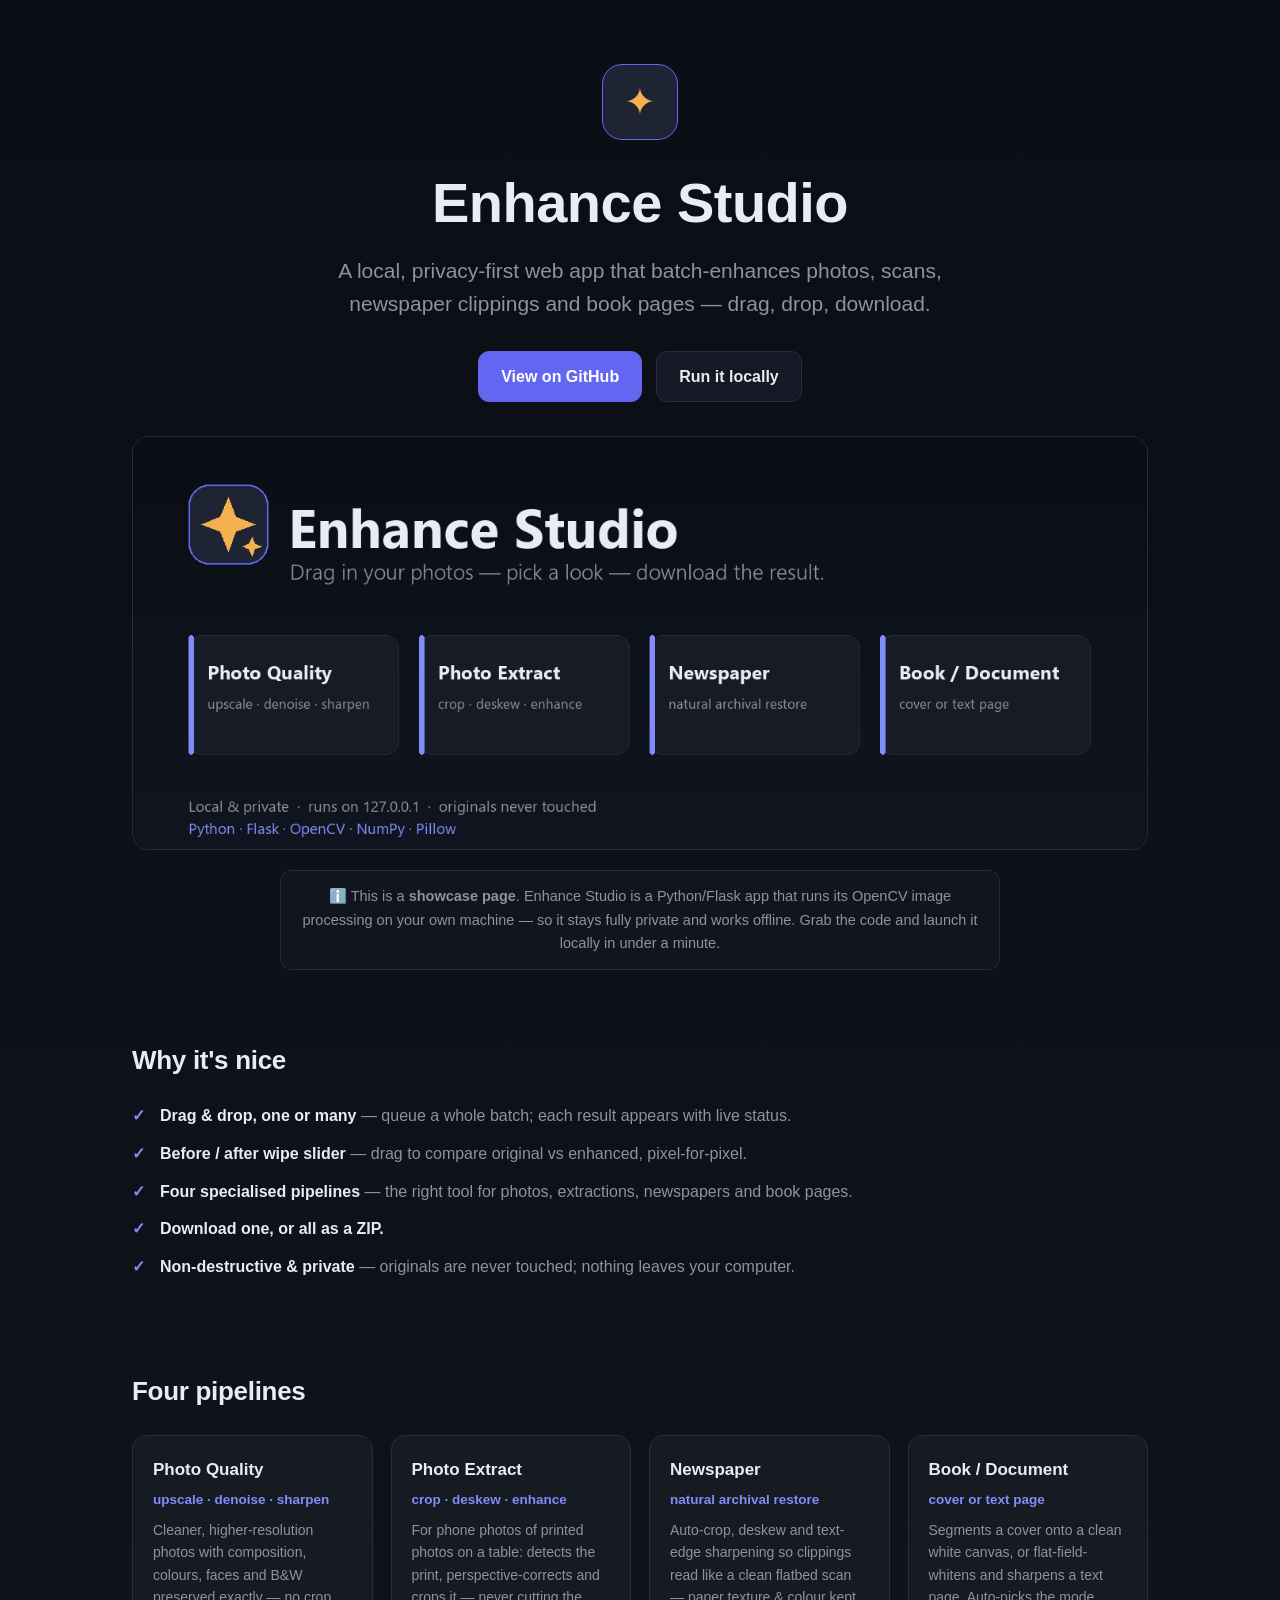
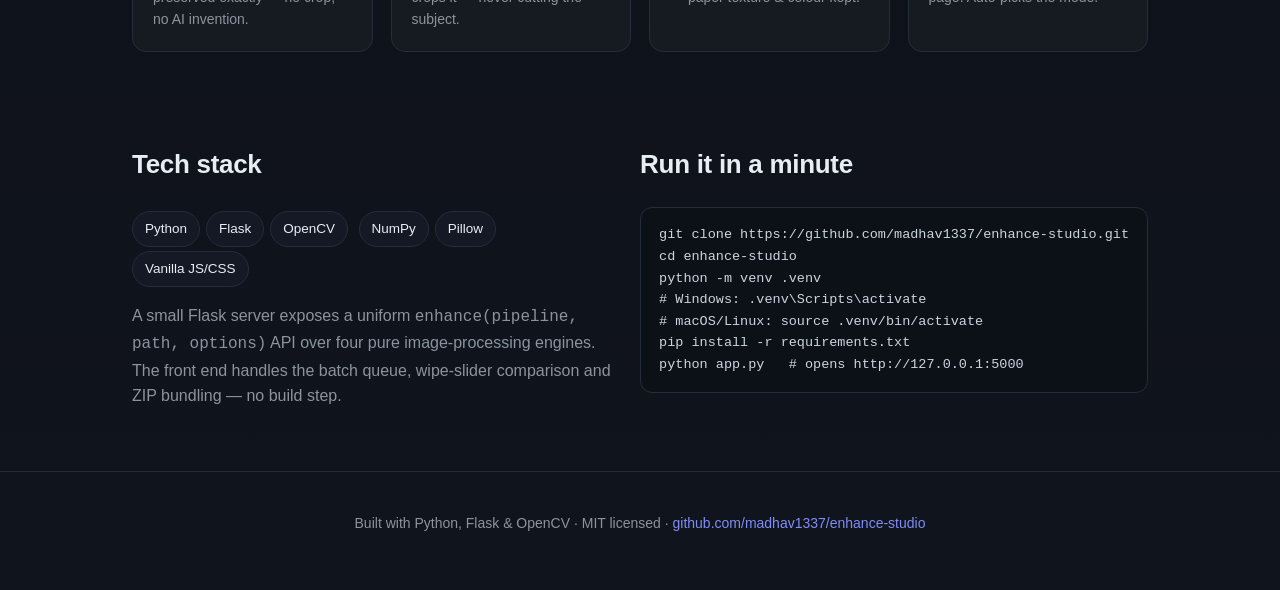
==== docs/index.html @ f70af7a7 "Initial commit: Enhance Studio - local Flask + OpenCV image enhancer Co-Authored-By: Claude Opus 4.8" ====
<!doctype html>
<html lang="en">
<head>
<meta charset="utf-8">
<meta name="viewport" content="width=device-width, initial-scale=1">
<title>Enhance Studio — local photo & scan enhancer</title>
<meta name="description" content="A local, privacy-first web app that batch-enhances photos, scans, newspaper clippings and book pages. Python · Flask · OpenCV.">
<style>
  :root{
    --bg0:#0b0e14; --bg1:#10141d; --card:#161b22; --border:#252c3c;
    --text:#e6edf3; --muted:#8b949e; --accent:#818cf8; --accent2:#6366f1; --star:#f5b050;
  }
  *{box-sizing:border-box}
  html{scroll-behavior:smooth}
  body{
    margin:0; color:var(--text); font:16px/1.6 -apple-system,BlinkMacSystemFont,"Segoe UI",Roboto,Helvetica,Arial,sans-serif;
    background:linear-gradient(180deg,var(--bg0),var(--bg1)); min-height:100vh;
  }
  a{color:var(--accent); text-decoration:none}
  a:hover{text-decoration:underline}
  .wrap{max-width:1060px; margin:0 auto; padding:0 22px}
  header{padding:64px 0 24px; text-align:center}
  .icon{width:76px;height:76px;border-radius:20px;background:#1e2434;border:1px solid var(--accent2);
        display:inline-flex;align-items:center;justify-content:center;font-size:38px;color:var(--star)}
  h1{font-size:clamp(34px,6vw,56px); margin:18px 0 6px; letter-spacing:-.5px}
  .tag{color:var(--muted); font-size:clamp(16px,2.4vw,21px); margin:0 auto; max-width:640px}
  .cta{margin:30px 0 8px; display:flex; gap:14px; justify-content:center; flex-wrap:wrap}
  .btn{padding:12px 22px; border-radius:11px; font-weight:600; border:1px solid var(--border)}
  .btn.primary{background:var(--accent2); border-color:var(--accent2); color:#fff}
  .btn.primary:hover{background:#4f52e0; text-decoration:none}
  .btn.ghost{background:#141925; color:var(--text)}
  .btn.ghost:hover{border-color:var(--accent); text-decoration:none}
  .shot{margin:34px auto 0; max-width:100%; border-radius:16px; border:1px solid var(--border); display:block}
  .note{max-width:720px;margin:20px auto 0;color:var(--muted);font-size:14.5px;
        background:#12151e;border:1px solid var(--border);border-radius:12px;padding:14px 18px}
  section{padding:46px 0}
  h2{font-size:26px; margin:0 0 22px; letter-spacing:-.3px}
  .grid{display:grid; gap:18px}
  .g2{grid-template-columns:repeat(2,1fr)}
  .g4{grid-template-columns:repeat(4,1fr)}
  .cardbox{background:var(--card); border:1px solid var(--border); border-radius:14px; padding:20px}
  .cardbox h3{margin:0 0 6px; font-size:17px}
  .cardbox .accent{color:var(--accent); font-size:13.5px; font-weight:600; margin:0 0 8px}
  .cardbox p{margin:0; color:var(--muted); font-size:14px}
  .pill{display:inline-block; padding:6px 12px; margin:4px 6px 0 0; border-radius:999px;
        background:#141925; border:1px solid var(--border); color:var(--text); font-size:13.5px}
  ul.feat{list-style:none; padding:0; margin:0; display:grid; gap:12px}
  ul.feat li{padding-left:28px; position:relative; color:var(--muted)}
  ul.feat li::before{content:"✓"; position:absolute; left:0; color:var(--accent); font-weight:700}
  ul.feat li b{color:var(--text); font-weight:600}
  pre{background:#0c1017; border:1px solid var(--border); border-radius:12px; padding:16px 18px;
      overflow-x:auto; font-size:13.5px; color:#cbd5e1}
  footer{padding:40px 0 60px; text-align:center; color:var(--muted); font-size:14px; border-top:1px solid var(--border)}
  @media(max-width:760px){ .g2,.g4{grid-template-columns:1fr} }
</style>
</head>
<body>
<header>
  <div class="wrap">
    <div class="icon">✦</div>
    <h1>Enhance Studio</h1>
    <p class="tag">A local, privacy-first web app that batch-enhances photos, scans, newspaper clippings and book pages — drag, drop, download.</p>
    <div class="cta">
      <a class="btn primary" href="https://github.com/madhav1337/enhance-studio">View on GitHub</a>
      <a class="btn ghost" href="https://github.com/madhav1337/enhance-studio#-getting-started">Run it locally</a>
    </div>
    <img class="shot" src="screenshot.png" alt="Enhance Studio interface">
    <p class="note">ℹ️ This is a <b>showcase page</b>. Enhance Studio is a Python/Flask app that runs its
      OpenCV image processing on your own machine — so it stays fully private and works offline.
      Grab the code and launch it locally in under a minute.</p>
  </div>
</header>

<section id="features">
  <div class="wrap">
    <h2>Why it's nice</h2>
    <ul class="feat">
      <li><b>Drag &amp; drop, one or many</b> — queue a whole batch; each result appears with live status.</li>
      <li><b>Before / after wipe slider</b> — drag to compare original vs enhanced, pixel-for-pixel.</li>
      <li><b>Four specialised pipelines</b> — the right tool for photos, extractions, newspapers and book pages.</li>
      <li><b>Download one, or all as a ZIP.</b></li>
      <li><b>Non-destructive &amp; private</b> — originals are never touched; nothing leaves your computer.</li>
    </ul>
  </div>
</section>

<section id="pipelines">
  <div class="wrap">
    <h2>Four pipelines</h2>
    <div class="grid g4">
      <div class="cardbox"><h3>Photo Quality</h3><p class="accent">upscale · denoise · sharpen</p><p>Cleaner, higher-resolution photos with composition, colours, faces and B&amp;W preserved exactly — no crop, no AI invention.</p></div>
      <div class="cardbox"><h3>Photo Extract</h3><p class="accent">crop · deskew · enhance</p><p>For phone photos of printed photos on a table: detects the print, perspective-corrects and crops it — never cutting the subject.</p></div>
      <div class="cardbox"><h3>Newspaper</h3><p class="accent">natural archival restore</p><p>Auto-crop, deskew and text-edge sharpening so clippings read like a clean flatbed scan — paper texture &amp; colour kept.</p></div>
      <div class="cardbox"><h3>Book / Document</h3><p class="accent">cover or text page</p><p>Segments a cover onto a clean white canvas, or flat-field-whitens and sharpens a text page. Auto-picks the mode.</p></div>
    </div>
  </div>
</section>

<section id="stack">
  <div class="wrap">
    <div class="grid g2">
      <div>
        <h2>Tech stack</h2>
        <div>
          <span class="pill">Python</span><span class="pill">Flask</span><span class="pill">OpenCV</span>
          <span class="pill">NumPy</span><span class="pill">Pillow</span><span class="pill">Vanilla JS/CSS</span>
        </div>
        <p style="color:var(--muted);margin-top:16px">A small Flask server exposes a uniform <code>enhance(pipeline, path, options)</code> API over four pure image-processing engines. The front end handles the batch queue, wipe-slider comparison and ZIP bundling — no build step.</p>
      </div>
      <div>
        <h2>Run it in a minute</h2>
        <pre>git clone https://github.com/madhav1337/enhance-studio.git
cd enhance-studio
python -m venv .venv
# Windows: .venv\Scripts\activate
# macOS/Linux: source .venv/bin/activate
pip install -r requirements.txt
python app.py   # opens http://127.0.0.1:5000</pre>
      </div>
    </div>
  </div>
</section>

<footer>
  <div class="wrap">
    Built with Python, Flask &amp; OpenCV · MIT licensed ·
    <a href="https://github.com/madhav1337/enhance-studio">github.com/madhav1337/enhance-studio</a>
  </div>
</footer>
</body>
</html>
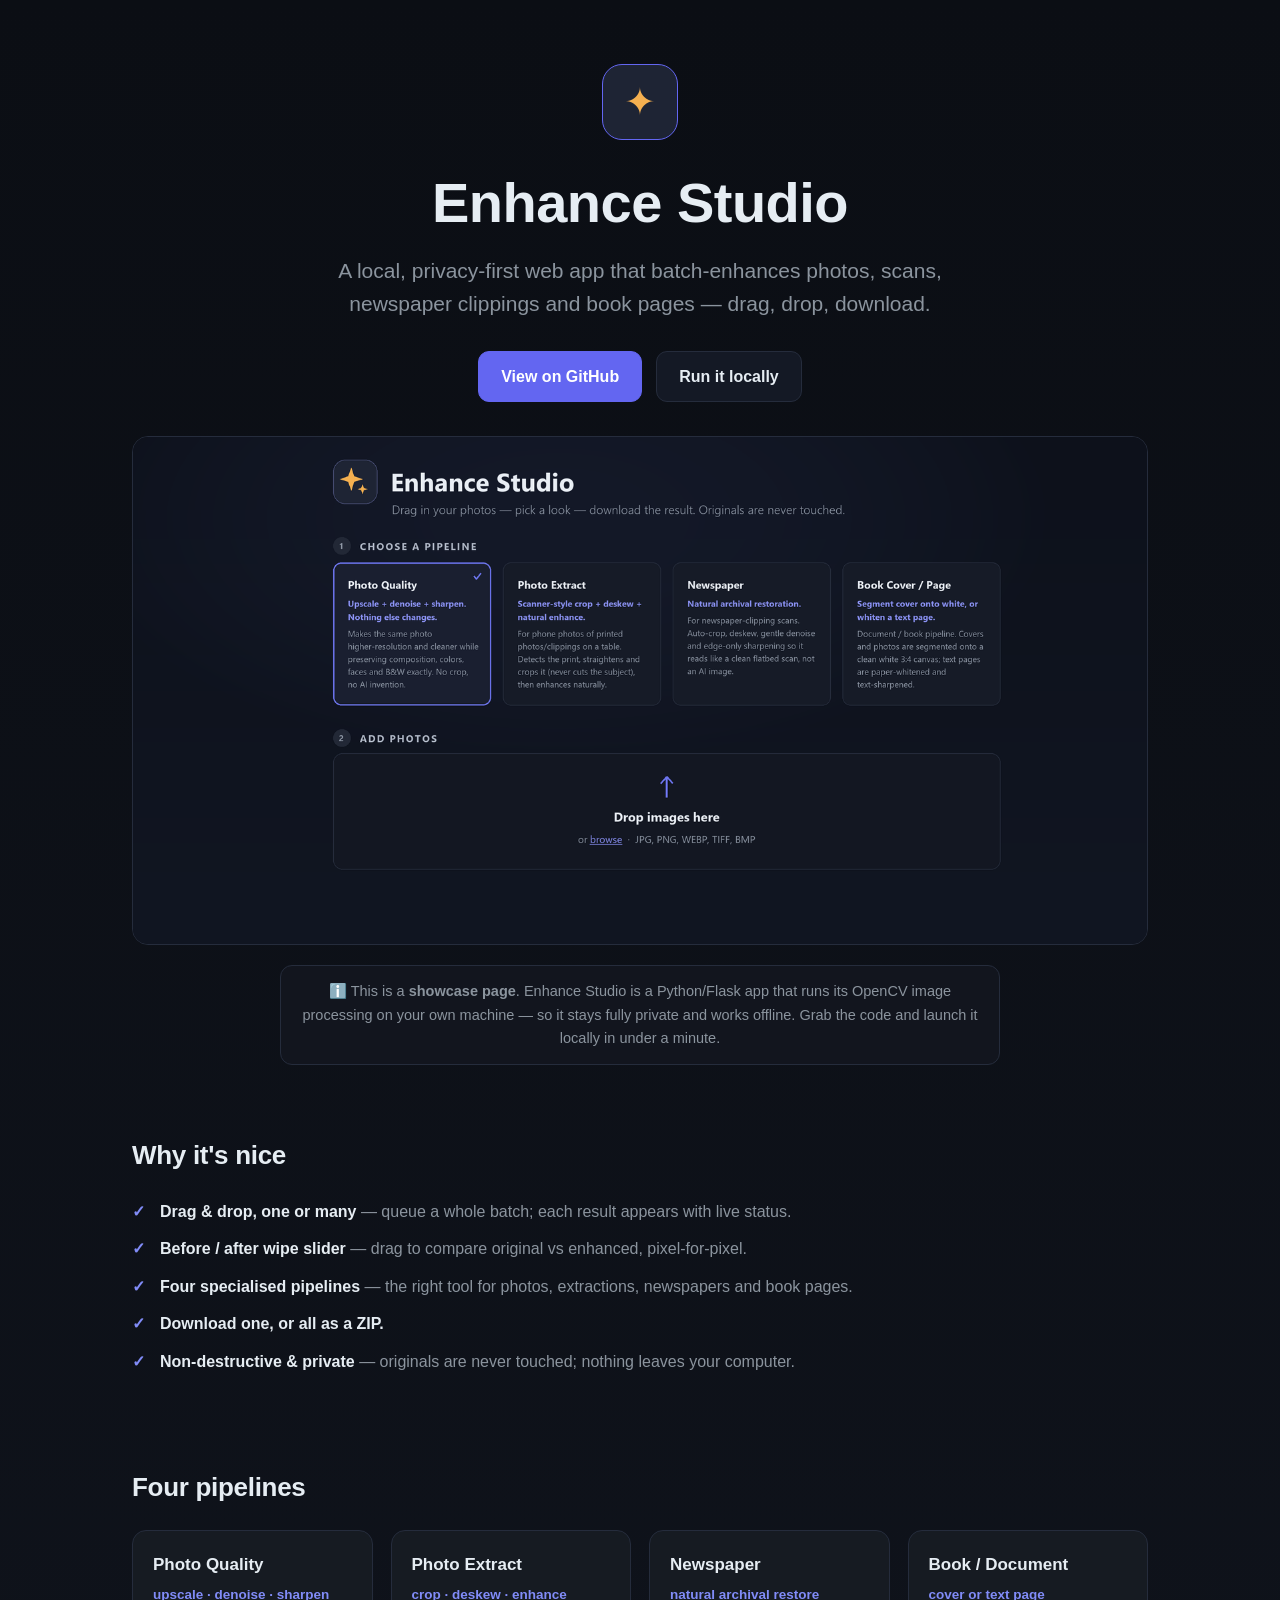
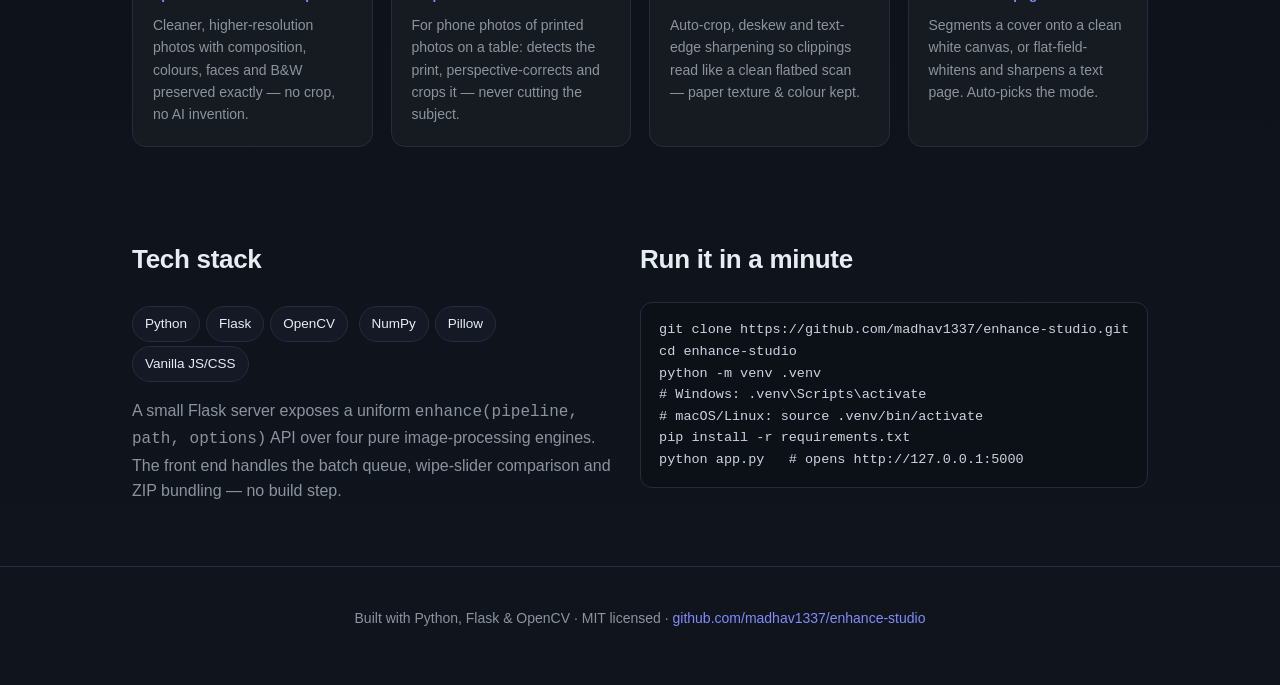
==== commit c143b316: "Cache-bust the product screenshot reference Co-Authored-By: Claude Opus 4.8 (1M context) <noreply@an" ====
--- a/docs/index.html
+++ b/docs/index.html
@@ -64,7 +64,7 @@
       <a class="btn primary" href="https://github.com/madhav1337/enhance-studio">View on GitHub</a>
       <a class="btn ghost" href="https://github.com/madhav1337/enhance-studio#-getting-started">Run it locally</a>
     </div>
-    <img class="shot" src="screenshot.png" alt="Enhance Studio interface">
+    <img class="shot" src="screenshot.png?v=2" alt="Enhance Studio interface">
     <p class="note">ℹ️ This is a <b>showcase page</b>. Enhance Studio is a Python/Flask app that runs its
       OpenCV image processing on your own machine — so it stays fully private and works offline.
       Grab the code and launch it locally in under a minute.</p>
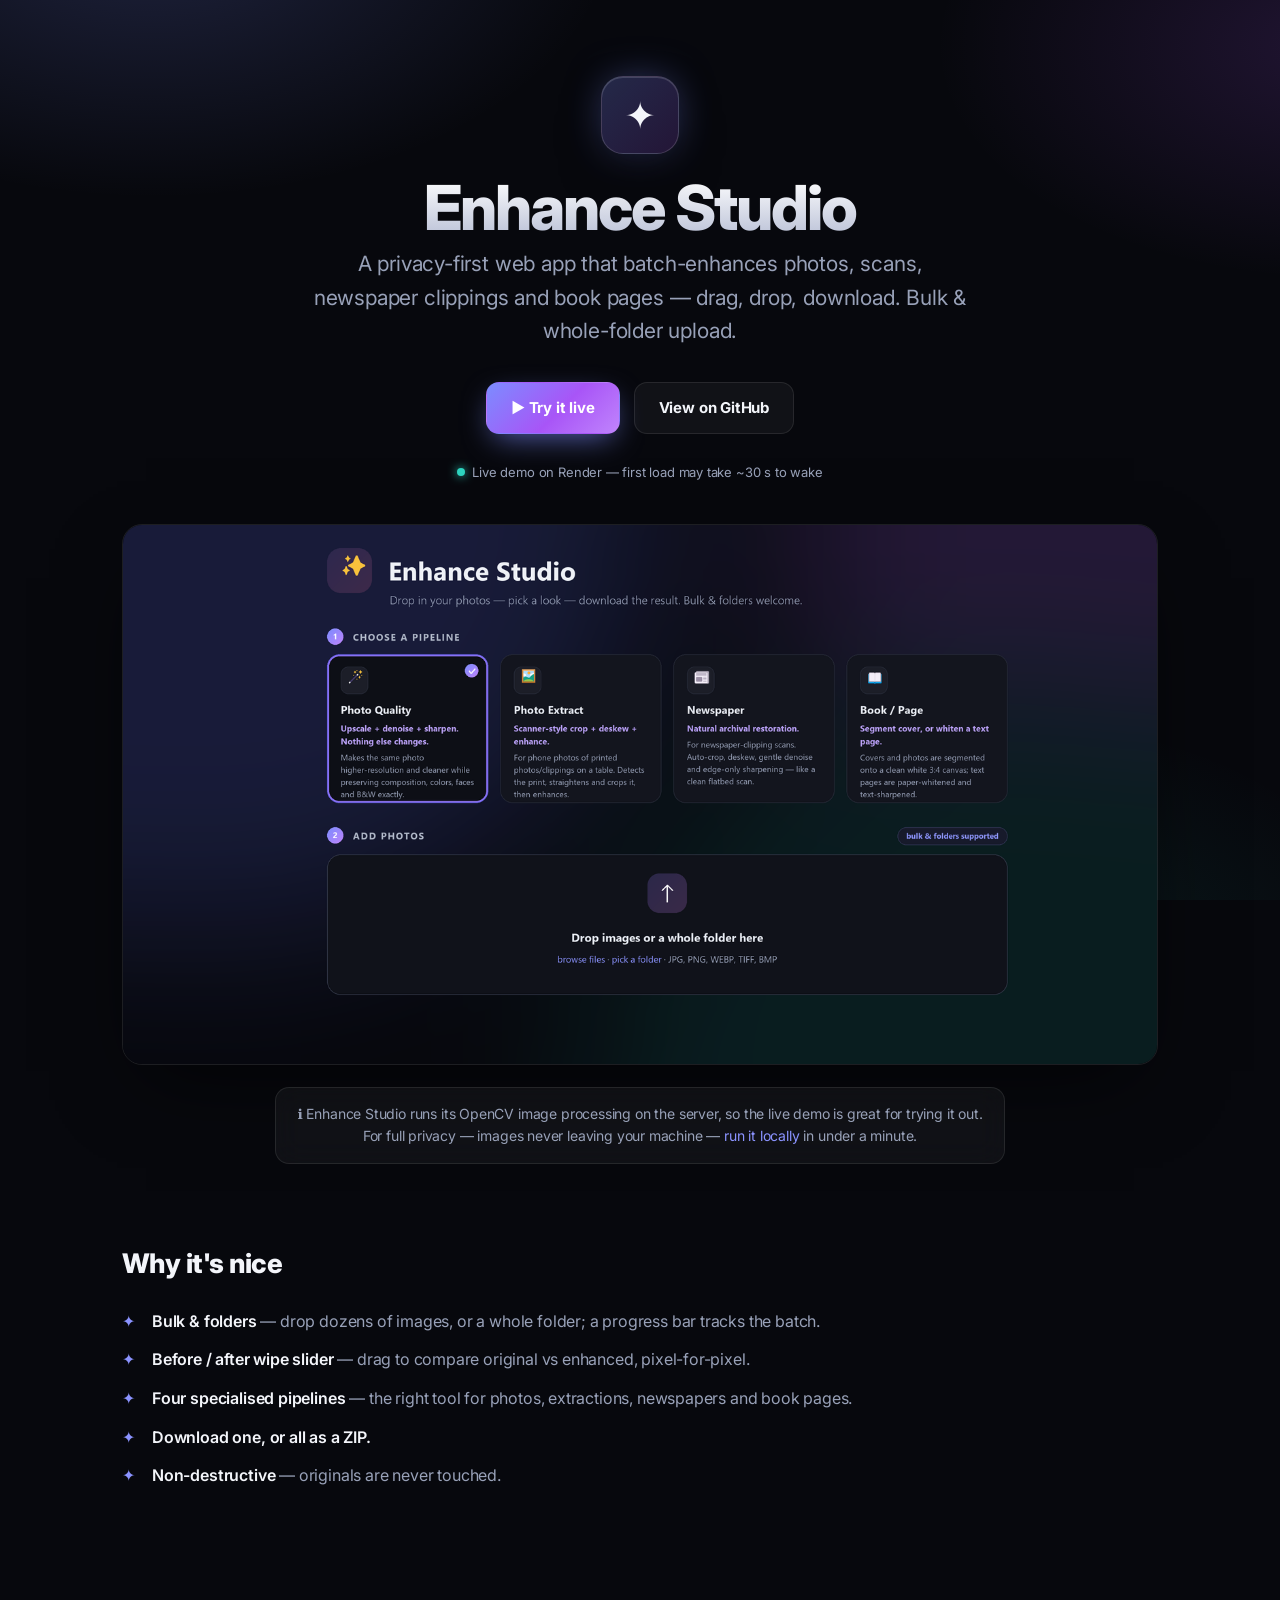
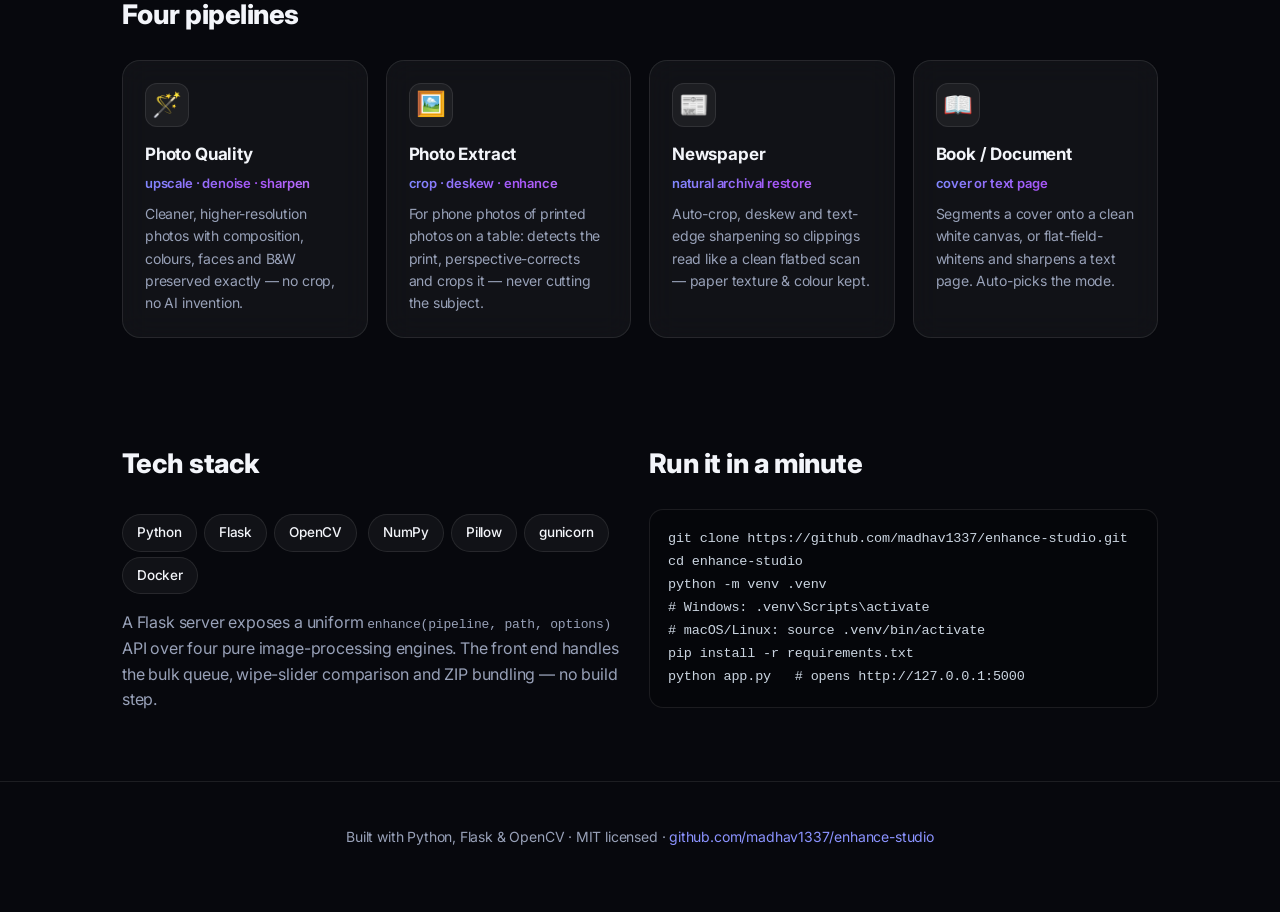
==== commit a252e202: "Premium UI redesign (app + showcase); bulk & folder upload; batch progress bar; live-demo links Co-A" ====
--- a/docs/index.html
+++ b/docs/index.html
@@ -4,70 +4,86 @@
 <meta charset="utf-8">
 <meta name="viewport" content="width=device-width, initial-scale=1">
 <title>Enhance Studio — local photo & scan enhancer</title>
-<meta name="description" content="A local, privacy-first web app that batch-enhances photos, scans, newspaper clippings and book pages. Python · Flask · OpenCV.">
+<meta name="description" content="A privacy-first web app that batch-enhances photos, scans, newspaper clippings and book pages. Bulk & folder upload. Python · Flask · OpenCV.">
+<link rel="preconnect" href="https://fonts.googleapis.com">
+<link rel="preconnect" href="https://fonts.gstatic.com" crossorigin>
+<link href="https://fonts.googleapis.com/css2?family=Inter:wght@400;500;600;700;800&display=swap" rel="stylesheet">
 <style>
   :root{
-    --bg0:#0b0e14; --bg1:#10141d; --card:#161b22; --border:#252c3c;
-    --text:#e6edf3; --muted:#8b949e; --accent:#818cf8; --accent2:#6366f1; --star:#f5b050;
+    --bg:#07080d; --bg2:#0b0d15; --glass:rgba(255,255,255,.045); --glass2:rgba(255,255,255,.07);
+    --stroke:rgba(255,255,255,.09); --stroke2:rgba(255,255,255,.16);
+    --text:#f3f5fa; --muted:#98a1b8; --faint:#6b7488; --accent:#8b93ff; --teal:#2dd4bf;
+    --grad:linear-gradient(135deg,#7c8cff,#a855f7 55%,#c084fc);
+    --ease:cubic-bezier(.22,.61,.36,1);
   }
   *{box-sizing:border-box}
   html{scroll-behavior:smooth}
-  body{
-    margin:0; color:var(--text); font:16px/1.6 -apple-system,BlinkMacSystemFont,"Segoe UI",Roboto,Helvetica,Arial,sans-serif;
-    background:linear-gradient(180deg,var(--bg0),var(--bg1)); min-height:100vh;
-  }
-  a{color:var(--accent); text-decoration:none}
-  a:hover{text-decoration:underline}
-  .wrap{max-width:1060px; margin:0 auto; padding:0 22px}
-  header{padding:64px 0 24px; text-align:center}
-  .icon{width:76px;height:76px;border-radius:20px;background:#1e2434;border:1px solid var(--accent2);
-        display:inline-flex;align-items:center;justify-content:center;font-size:38px;color:var(--star)}
-  h1{font-size:clamp(34px,6vw,56px); margin:18px 0 6px; letter-spacing:-.5px}
-  .tag{color:var(--muted); font-size:clamp(16px,2.4vw,21px); margin:0 auto; max-width:640px}
-  .cta{margin:30px 0 8px; display:flex; gap:14px; justify-content:center; flex-wrap:wrap}
-  .btn{padding:12px 22px; border-radius:11px; font-weight:600; border:1px solid var(--border)}
-  .btn.primary{background:var(--accent2); border-color:var(--accent2); color:#fff}
-  .btn.primary:hover{background:#4f52e0; text-decoration:none}
-  .btn.ghost{background:#141925; color:var(--text)}
-  .btn.ghost:hover{border-color:var(--accent); text-decoration:none}
-  .shot{margin:34px auto 0; max-width:100%; border-radius:16px; border:1px solid var(--border); display:block}
-  .note{max-width:720px;margin:20px auto 0;color:var(--muted);font-size:14.5px;
-        background:#12151e;border:1px solid var(--border);border-radius:12px;padding:14px 18px}
-  section{padding:46px 0}
-  h2{font-size:26px; margin:0 0 22px; letter-spacing:-.3px}
-  .grid{display:grid; gap:18px}
+  body{margin:0;color:var(--text);background:var(--bg);
+    font-family:"Inter",system-ui,-apple-system,"Segoe UI",Roboto,Arial,sans-serif;
+    letter-spacing:-.011em;-webkit-font-smoothing:antialiased;line-height:1.6;min-height:100vh}
+  .aurora{position:fixed;inset:0;z-index:-1;pointer-events:none;background:
+    radial-gradient(60vw 50vh at 12% -8%,rgba(124,140,255,.20),transparent 60%),
+    radial-gradient(55vw 45vh at 105% 5%,rgba(168,85,247,.16),transparent 58%),
+    radial-gradient(50vw 50vh at 80% 110%,rgba(45,212,191,.10),transparent 60%),var(--bg)}
+  a{color:var(--accent);text-decoration:none}
+  a:hover{color:#fff}
+  .wrap{max-width:1080px;margin:0 auto;padding:0 22px}
+  header{padding:76px 0 26px;text-align:center}
+  .icon{width:78px;height:78px;border-radius:22px;display:inline-flex;align-items:center;justify-content:center;
+    font-size:38px;background:linear-gradient(135deg,rgba(124,140,255,.25),rgba(168,85,247,.18));
+    border:1px solid var(--stroke2);box-shadow:0 20px 50px -12px rgba(0,0,0,.55),0 0 40px -8px rgba(124,140,255,.5),inset 0 1px 0 rgba(255,255,255,.15)}
+  h1{font-size:clamp(38px,6vw,62px);margin:22px 0 8px;font-weight:800;letter-spacing:-.03em;line-height:1.02;
+    background:linear-gradient(180deg,#fff,#b9c0d6);-webkit-background-clip:text;background-clip:text;-webkit-text-fill-color:transparent}
+  .tag{color:var(--muted);font-size:clamp(16px,2.4vw,21px);max-width:660px;margin:0 auto}
+  .cta{margin:34px 0 6px;display:flex;gap:14px;justify-content:center;flex-wrap:wrap}
+  .btn{padding:13px 24px;border-radius:13px;font-weight:700;font-size:15px;border:1px solid var(--stroke);display:inline-flex;align-items:center;gap:9px;transition:.2s var(--ease)}
+  .btn.primary{background:var(--grad);border-color:transparent;color:#fff;box-shadow:0 10px 30px -8px rgba(124,140,255,.7)}
+  .btn.primary:hover{transform:translateY(-2px);filter:brightness(1.08);color:#fff}
+  .btn.ghost{background:var(--glass);color:var(--text)}
+  .btn.ghost:hover{border-color:var(--stroke2);background:var(--glass2);color:#fff}
+  .live{display:inline-flex;align-items:center;gap:7px;margin-top:22px;font-size:13px;color:var(--muted)}
+  .dot{width:8px;height:8px;border-radius:50%;background:var(--teal);box-shadow:0 0 10px var(--teal);animation:pulse 2s infinite}
+  @keyframes pulse{50%{opacity:.4}}
+  .shot{margin:40px auto 0;max-width:100%;border-radius:20px;border:1px solid var(--stroke);display:block;box-shadow:0 30px 80px -24px rgba(0,0,0,.7)}
+  .note{max-width:730px;margin:22px auto 0;color:var(--muted);font-size:14px;background:var(--glass);
+    border:1px solid var(--stroke);border-radius:14px;padding:15px 20px;backdrop-filter:blur(14px)}
+  section{padding:52px 0}
+  h2{font-size:27px;margin:0 0 24px;letter-spacing:-.02em;font-weight:800}
+  .grid{display:grid;gap:18px}
   .g2{grid-template-columns:repeat(2,1fr)}
   .g4{grid-template-columns:repeat(4,1fr)}
-  .cardbox{background:var(--card); border:1px solid var(--border); border-radius:14px; padding:20px}
-  .cardbox h3{margin:0 0 6px; font-size:17px}
-  .cardbox .accent{color:var(--accent); font-size:13.5px; font-weight:600; margin:0 0 8px}
-  .cardbox p{margin:0; color:var(--muted); font-size:14px}
-  .pill{display:inline-block; padding:6px 12px; margin:4px 6px 0 0; border-radius:999px;
-        background:#141925; border:1px solid var(--border); color:var(--text); font-size:13.5px}
-  ul.feat{list-style:none; padding:0; margin:0; display:grid; gap:12px}
-  ul.feat li{padding-left:28px; position:relative; color:var(--muted)}
-  ul.feat li::before{content:"✓"; position:absolute; left:0; color:var(--accent); font-weight:700}
-  ul.feat li b{color:var(--text); font-weight:600}
-  pre{background:#0c1017; border:1px solid var(--border); border-radius:12px; padding:16px 18px;
-      overflow-x:auto; font-size:13.5px; color:#cbd5e1}
-  footer{padding:40px 0 60px; text-align:center; color:var(--muted); font-size:14px; border-top:1px solid var(--border)}
-  @media(max-width:760px){ .g2,.g4{grid-template-columns:1fr} }
+  .card{background:var(--glass);border:1px solid var(--stroke);border-radius:18px;padding:22px;backdrop-filter:blur(14px);transition:.25s var(--ease)}
+  .card:hover{transform:translateY(-3px);border-color:var(--stroke2);background:var(--glass2)}
+  .card .ic{font-size:24px;width:44px;height:44px;border-radius:12px;display:grid;place-items:center;
+    background:rgba(255,255,255,.05);border:1px solid var(--stroke);margin-bottom:14px}
+  .card h3{margin:0 0 5px;font-size:17px;font-weight:700}
+  .card .acc{font-size:13px;font-weight:600;margin:0 0 9px;background:var(--grad);-webkit-background-clip:text;background-clip:text;-webkit-text-fill-color:transparent}
+  .card p{margin:0;color:var(--muted);font-size:14px}
+  .pill{display:inline-block;padding:7px 14px;margin:5px 7px 0 0;border-radius:999px;background:var(--glass);border:1px solid var(--stroke);color:var(--text);font-size:13.5px;font-weight:500}
+  ul.feat{list-style:none;padding:0;margin:0;display:grid;gap:13px}
+  ul.feat li{padding-left:30px;position:relative;color:var(--muted)}
+  ul.feat li::before{content:"✦";position:absolute;left:0;color:var(--accent)}
+  ul.feat li b{color:var(--text);font-weight:600}
+  pre{background:#05060a;border:1px solid var(--stroke);border-radius:14px;padding:18px;overflow-x:auto;font-size:13.5px;color:#cbd5e1;line-height:1.7}
+  footer{padding:44px 0 64px;text-align:center;color:var(--muted);font-size:14px;border-top:1px solid var(--stroke)}
+  @media(max-width:760px){.g2,.g4{grid-template-columns:1fr}}
 </style>
 </head>
 <body>
+<div class="aurora"></div>
 <header>
   <div class="wrap">
     <div class="icon">✦</div>
     <h1>Enhance Studio</h1>
-    <p class="tag">A local, privacy-first web app that batch-enhances photos, scans, newspaper clippings and book pages — drag, drop, download.</p>
+    <p class="tag">A privacy-first web app that batch-enhances photos, scans, newspaper clippings and book pages — drag, drop, download. Bulk &amp; whole-folder upload.</p>
     <div class="cta">
-      <a class="btn primary" href="https://github.com/madhav1337/enhance-studio">View on GitHub</a>
-      <a class="btn ghost" href="https://github.com/madhav1337/enhance-studio#-getting-started">Run it locally</a>
+      <a class="btn primary" href="https://enhance-studio.onrender.com/">▶ Try it live</a>
+      <a class="btn ghost" href="https://github.com/madhav1337/enhance-studio">View on GitHub</a>
     </div>
-    <img class="shot" src="screenshot.png?v=2" alt="Enhance Studio interface">
-    <p class="note">ℹ️ This is a <b>showcase page</b>. Enhance Studio is a Python/Flask app that runs its
-      OpenCV image processing on your own machine — so it stays fully private and works offline.
-      Grab the code and launch it locally in under a minute.</p>
+    <div class="live"><span class="dot"></span> Live demo on Render — first load may take ~30&nbsp;s to wake</div>
+    <img class="shot" src="screenshot.png?v=3" alt="Enhance Studio interface">
+    <p class="note">ℹ️ Enhance Studio runs its OpenCV image processing on the server, so the live demo is great for
+      trying it out. For full privacy — images never leaving your machine — <a href="https://github.com/madhav1337/enhance-studio#-getting-started">run it locally</a> in under a minute.</p>
   </div>
 </header>
 
@@ -75,11 +91,11 @@
   <div class="wrap">
     <h2>Why it's nice</h2>
     <ul class="feat">
-      <li><b>Drag &amp; drop, one or many</b> — queue a whole batch; each result appears with live status.</li>
+      <li><b>Bulk &amp; folders</b> — drop dozens of images, or a whole folder; a progress bar tracks the batch.</li>
       <li><b>Before / after wipe slider</b> — drag to compare original vs enhanced, pixel-for-pixel.</li>
       <li><b>Four specialised pipelines</b> — the right tool for photos, extractions, newspapers and book pages.</li>
       <li><b>Download one, or all as a ZIP.</b></li>
-      <li><b>Non-destructive &amp; private</b> — originals are never touched; nothing leaves your computer.</li>
+      <li><b>Non-destructive</b> — originals are never touched.</li>
     </ul>
   </div>
 </section>
@@ -88,10 +104,10 @@
   <div class="wrap">
     <h2>Four pipelines</h2>
     <div class="grid g4">
-      <div class="cardbox"><h3>Photo Quality</h3><p class="accent">upscale · denoise · sharpen</p><p>Cleaner, higher-resolution photos with composition, colours, faces and B&amp;W preserved exactly — no crop, no AI invention.</p></div>
-      <div class="cardbox"><h3>Photo Extract</h3><p class="accent">crop · deskew · enhance</p><p>For phone photos of printed photos on a table: detects the print, perspective-corrects and crops it — never cutting the subject.</p></div>
-      <div class="cardbox"><h3>Newspaper</h3><p class="accent">natural archival restore</p><p>Auto-crop, deskew and text-edge sharpening so clippings read like a clean flatbed scan — paper texture &amp; colour kept.</p></div>
-      <div class="cardbox"><h3>Book / Document</h3><p class="accent">cover or text page</p><p>Segments a cover onto a clean white canvas, or flat-field-whitens and sharpens a text page. Auto-picks the mode.</p></div>
+      <div class="card"><div class="ic">🪄</div><h3>Photo Quality</h3><p class="acc">upscale · denoise · sharpen</p><p>Cleaner, higher-resolution photos with composition, colours, faces and B&amp;W preserved exactly — no crop, no AI invention.</p></div>
+      <div class="card"><div class="ic">🖼️</div><h3>Photo Extract</h3><p class="acc">crop · deskew · enhance</p><p>For phone photos of printed photos on a table: detects the print, perspective-corrects and crops it — never cutting the subject.</p></div>
+      <div class="card"><div class="ic">📰</div><h3>Newspaper</h3><p class="acc">natural archival restore</p><p>Auto-crop, deskew and text-edge sharpening so clippings read like a clean flatbed scan — paper texture &amp; colour kept.</p></div>
+      <div class="card"><div class="ic">📖</div><h3>Book / Document</h3><p class="acc">cover or text page</p><p>Segments a cover onto a clean white canvas, or flat-field-whitens and sharpens a text page. Auto-picks the mode.</p></div>
     </div>
   </div>
 </section>
@@ -103,9 +119,9 @@
         <h2>Tech stack</h2>
         <div>
           <span class="pill">Python</span><span class="pill">Flask</span><span class="pill">OpenCV</span>
-          <span class="pill">NumPy</span><span class="pill">Pillow</span><span class="pill">Vanilla JS/CSS</span>
+          <span class="pill">NumPy</span><span class="pill">Pillow</span><span class="pill">gunicorn</span><span class="pill">Docker</span>
         </div>
-        <p style="color:var(--muted);margin-top:16px">A small Flask server exposes a uniform <code>enhance(pipeline, path, options)</code> API over four pure image-processing engines. The front end handles the batch queue, wipe-slider comparison and ZIP bundling — no build step.</p>
+        <p style="color:var(--muted);margin-top:16px">A Flask server exposes a uniform <code>enhance(pipeline, path, options)</code> API over four pure image-processing engines. The front end handles the bulk queue, wipe-slider comparison and ZIP bundling — no build step.</p>
       </div>
       <div>
         <h2>Run it in a minute</h2>
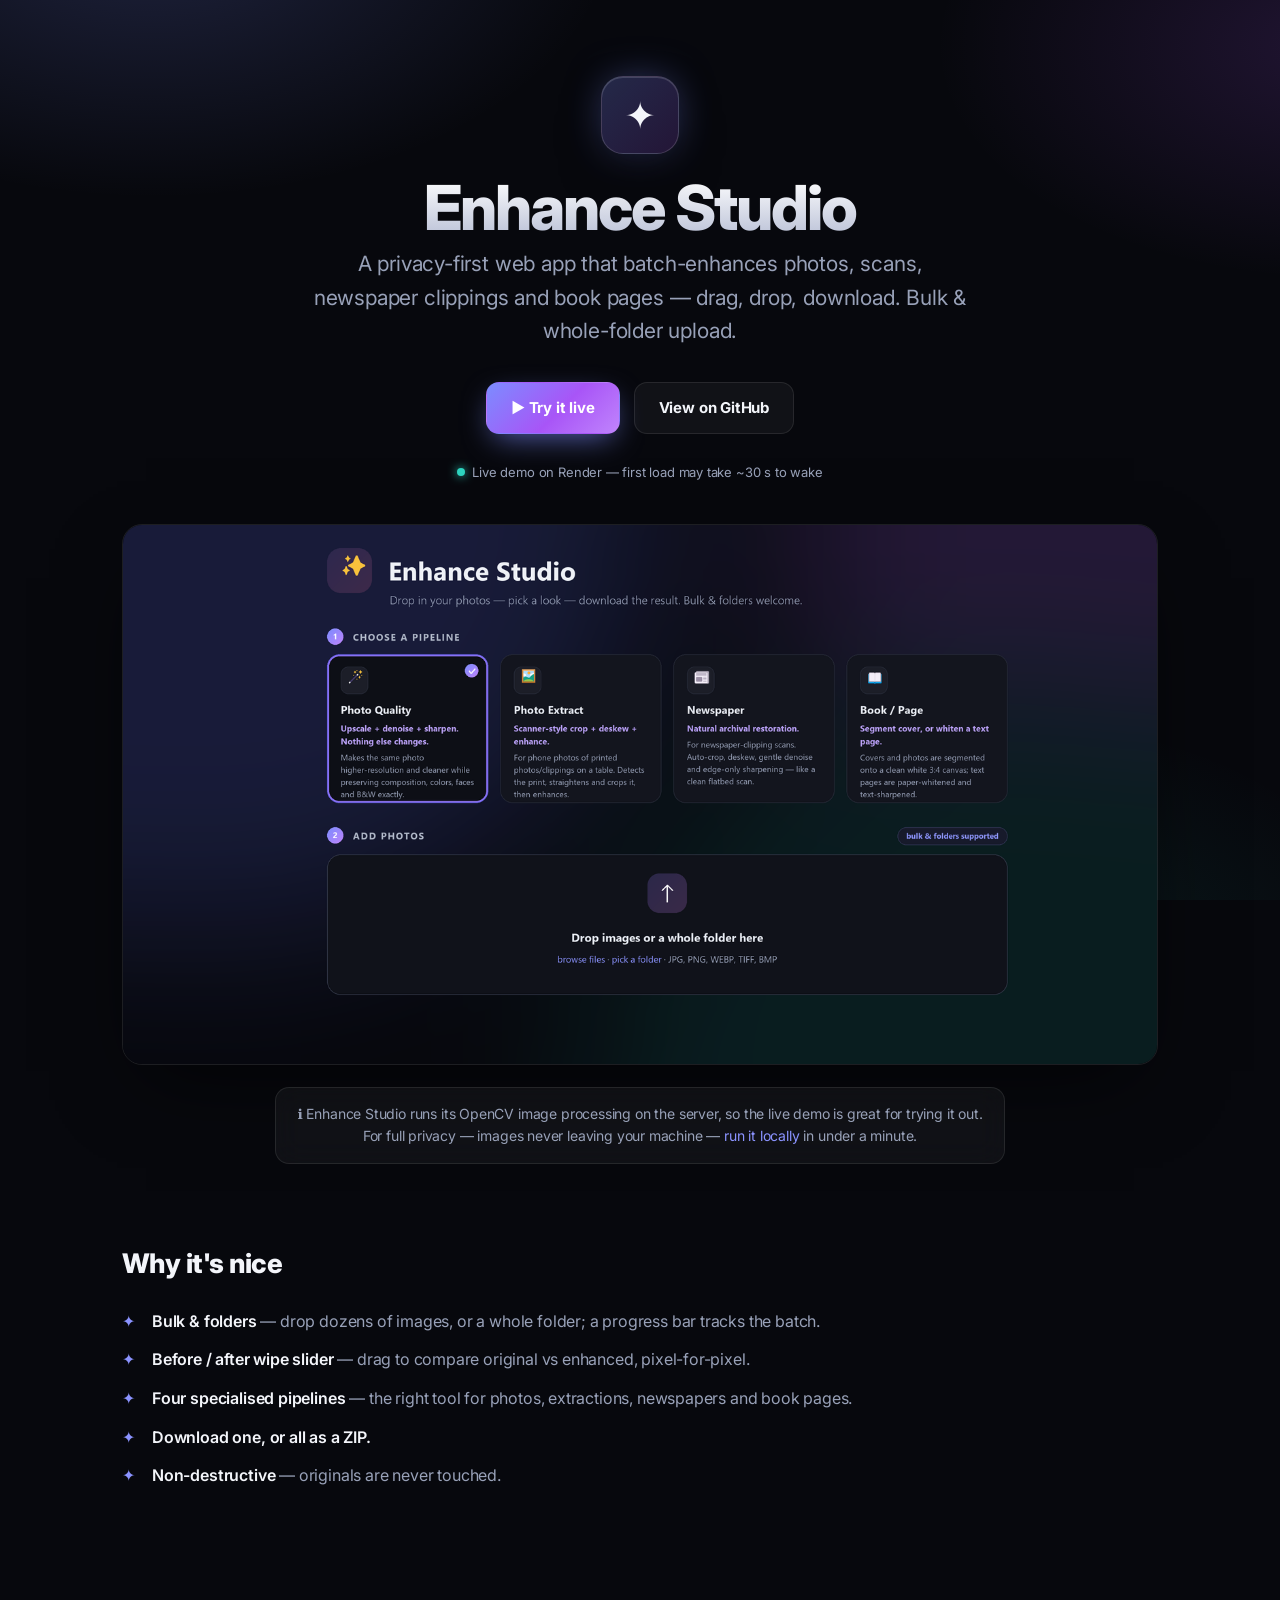
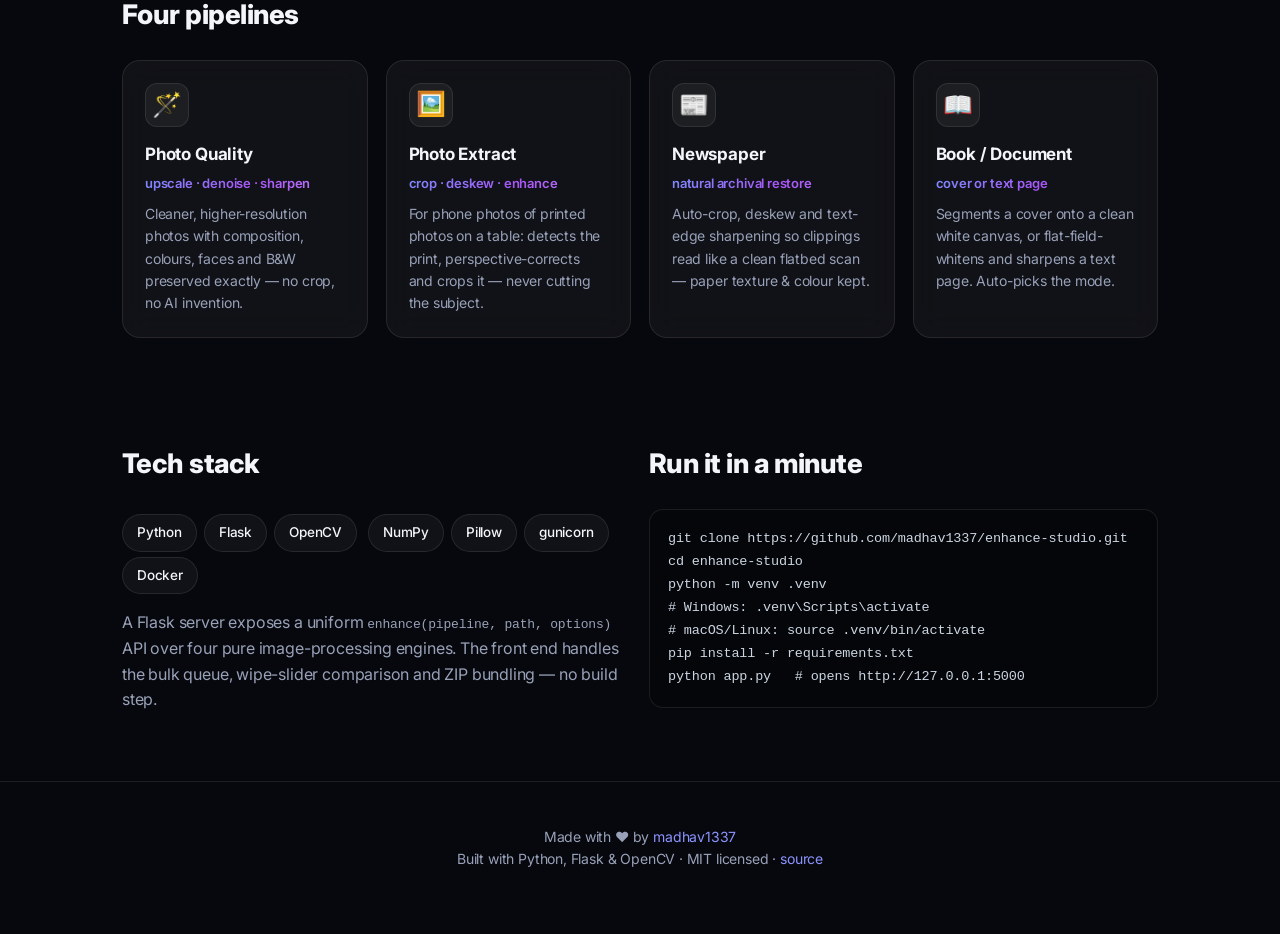
==== commit 09eaca33: "Add 'made by madhav1337' credit to app, showcase and README Co-Authored-By: Claude Opus 4.8 (1M cont" ====
--- a/docs/index.html
+++ b/docs/index.html
@@ -139,8 +139,9 @@
 
 <footer>
   <div class="wrap">
+    Made with ♥ by <a href="https://github.com/madhav1337">madhav1337</a><br>
     Built with Python, Flask &amp; OpenCV · MIT licensed ·
-    <a href="https://github.com/madhav1337/enhance-studio">github.com/madhav1337/enhance-studio</a>
+    <a href="https://github.com/madhav1337/enhance-studio">source</a>
   </div>
 </footer>
 </body>
